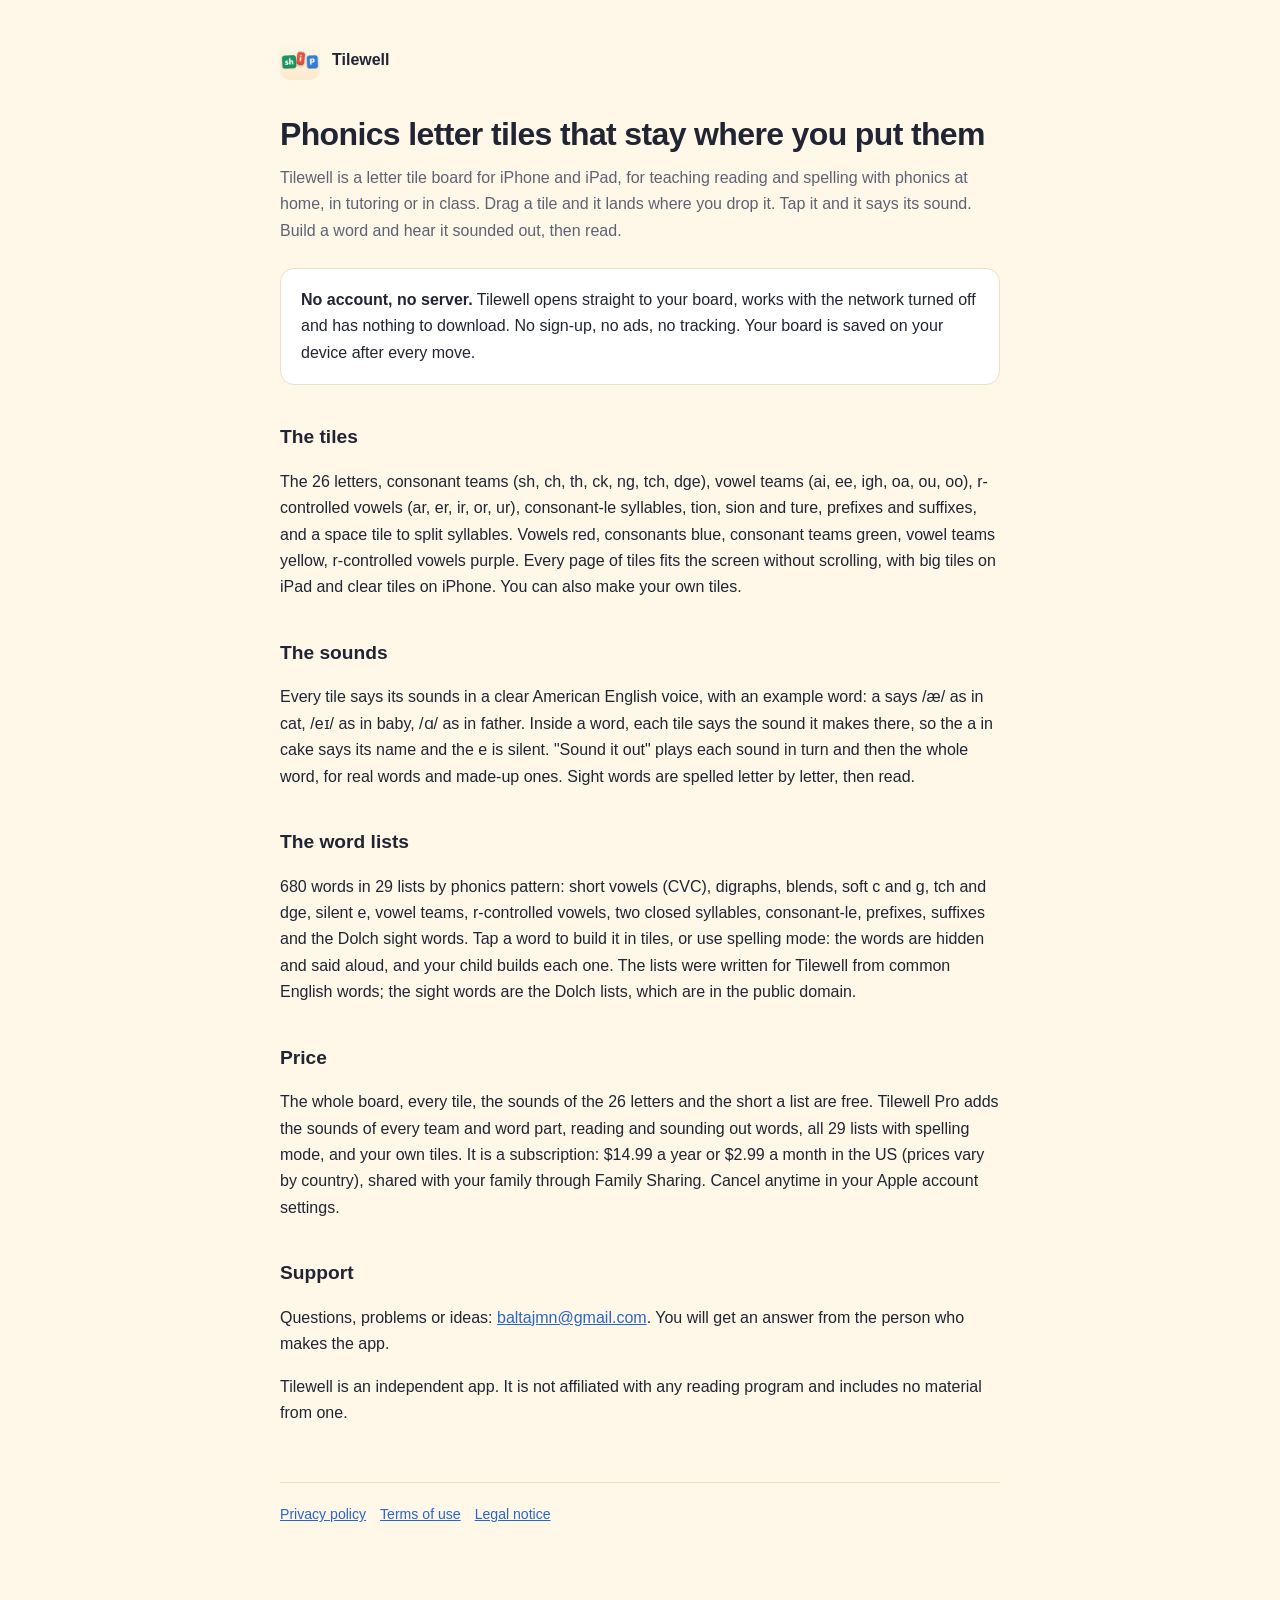
==== index.html @ a6e25dca "Web: landing, privacy and terms Co-Authored-By: Claude Opus 5.5 <noreply@anthropic.com>" ====
<!doctype html>
<html lang="en">
<head>
<meta charset="utf-8">
<meta name="viewport" content="width=device-width, initial-scale=1">
<title>Tilewell: Phonics Letter Tiles for iPhone and iPad</title>
<meta name="description" content="A letter tile board for teaching reading and spelling with phonics: tiles that stay where you drop them, a voice for every sound, 680 words by phonics pattern. For homeschool, tutoring and dyslexia. No account, works offline.">
<link rel="canonical" href="https://tilewell.baltajmn.dev/">
<link rel="icon" href="/tw/icon-64.png" type="image/png">
<link rel="apple-touch-icon" href="/tw/icon-180.png">
<link rel="stylesheet" href="/tw/site.css">
</head>
<body>
<main>
<a class="brand" href="/"><img src="/tw/icon-180.png" alt="">Tilewell</a>
<h1>Phonics letter tiles that stay where you put them</h1>
<p class="lede">Tilewell is a letter tile board for iPhone and iPad, for teaching reading and spelling with phonics at home, in tutoring or in class. Drag a tile and it lands where you drop it. Tap it and it says its sound. Build a word and hear it sounded out, then read.</p>

<div class="box"><p><strong>No account, no server.</strong> Tilewell opens straight to your board, works with the network turned off and has nothing to download. No sign-up, no ads, no tracking. Your board is saved on your device after every move.</p></div>

<h2>The tiles</h2>
<p>The 26 letters, consonant teams (sh, ch, th, ck, ng, tch, dge), vowel teams (ai, ee, igh, oa, ou, oo), r-controlled vowels (ar, er, ir, or, ur), consonant-le syllables, tion, sion and ture, prefixes and suffixes, and a space tile to split syllables. Vowels red, consonants blue, consonant teams green, vowel teams yellow, r-controlled vowels purple. Every page of tiles fits the screen without scrolling, with big tiles on iPad and clear tiles on iPhone. You can also make your own tiles.</p>

<h2>The sounds</h2>
<p>Every tile says its sounds in a clear American English voice, with an example word: a says /æ/ as in cat, /eɪ/ as in baby, /ɑ/ as in father. Inside a word, each tile says the sound it makes there, so the a in cake says its name and the e is silent. "Sound it out" plays each sound in turn and then the whole word, for real words and made-up ones. Sight words are spelled letter by letter, then read.</p>

<h2>The word lists</h2>
<p>680 words in 29 lists by phonics pattern: short vowels (CVC), digraphs, blends, soft c and g, tch and dge, silent e, vowel teams, r-controlled vowels, two closed syllables, consonant-le, prefixes, suffixes and the Dolch sight words. Tap a word to build it in tiles, or use spelling mode: the words are hidden and said aloud, and your child builds each one. The lists were written for Tilewell from common English words; the sight words are the Dolch lists, which are in the public domain.</p>

<h2>Price</h2>
<p>The whole board, every tile, the sounds of the 26 letters and the short a list are free. Tilewell Pro adds the sounds of every team and word part, reading and sounding out words, all 29 lists with spelling mode, and your own tiles. It is a subscription: $14.99 a year or $2.99 a month in the US (prices vary by country), shared with your family through Family Sharing. Cancel anytime in your Apple account settings.</p>

<h2>Support</h2>
<p>Questions, problems or ideas: <a href="mailto:baltajmn@gmail.com?subject=Tilewell">baltajmn@gmail.com</a>. You will get an answer from the person who makes the app.</p>
<p>Tilewell is an independent app. It is not affiliated with any reading program and includes no material from one.</p>

<footer><a href="/privacy/">Privacy policy</a><a href="https://www.apple.com/legal/internet-services/itunes/dev/stdeula/">Terms of use</a><a href="/legal.html">Legal notice</a></footer>
</main>
</body>
</html>
---- tw/site.css ----
:root { --bg: #FFF7E8; --surface: #FFFFFF; --ink: #212433; --muted: #5F6274; --line: #EEDFC4; --accent: #2966CC; }
@media (prefers-color-scheme: dark) {
  :root { --bg: #17181F; --surface: #20222B; --ink: #F1EEE6; --muted: #AFAFBC; --line: #343644; --accent: #7FA8F0; }
}
* { box-sizing: border-box; }
body { margin: 0; padding: 40px 20px 96px; background: var(--bg); color: var(--ink);
  font: 16px/1.65 -apple-system, BlinkMacSystemFont, "Segoe UI", Roboto, Helvetica, Arial, sans-serif; }
main { max-width: 720px; margin: 0 auto; }
h1 { font-size: 2rem; font-weight: 650; letter-spacing: -0.02em; margin: 0 0 4px; }
h2 { font-size: 1.2rem; font-weight: 650; margin: 36px 0 8px; }
.brand { display: flex; align-items: center; gap: 12px; margin: 0 0 28px; text-decoration: none; color: var(--ink); font-weight: 650; }
.brand img { width: 40px; height: 40px; border-radius: 10px; }
.lede { color: var(--muted); margin: 0 0 24px; }
.box { background: var(--surface); border: 1px solid var(--line); border-radius: 14px; padding: 18px 20px; margin: 24px 0; }
.box p { margin: 0; }
table { border-collapse: collapse; width: 100%; font-size: 0.94rem; }
th, td { text-align: left; padding: 10px 12px; border-bottom: 1px solid var(--line); vertical-align: top; }
th { color: var(--muted); font-weight: 600; width: 32%; }
a { color: var(--accent); }
footer { color: var(--muted); font-size: 0.88rem; margin-top: 56px; border-top: 1px solid var(--line); padding-top: 20px; }
footer a { margin-right: 14px; }
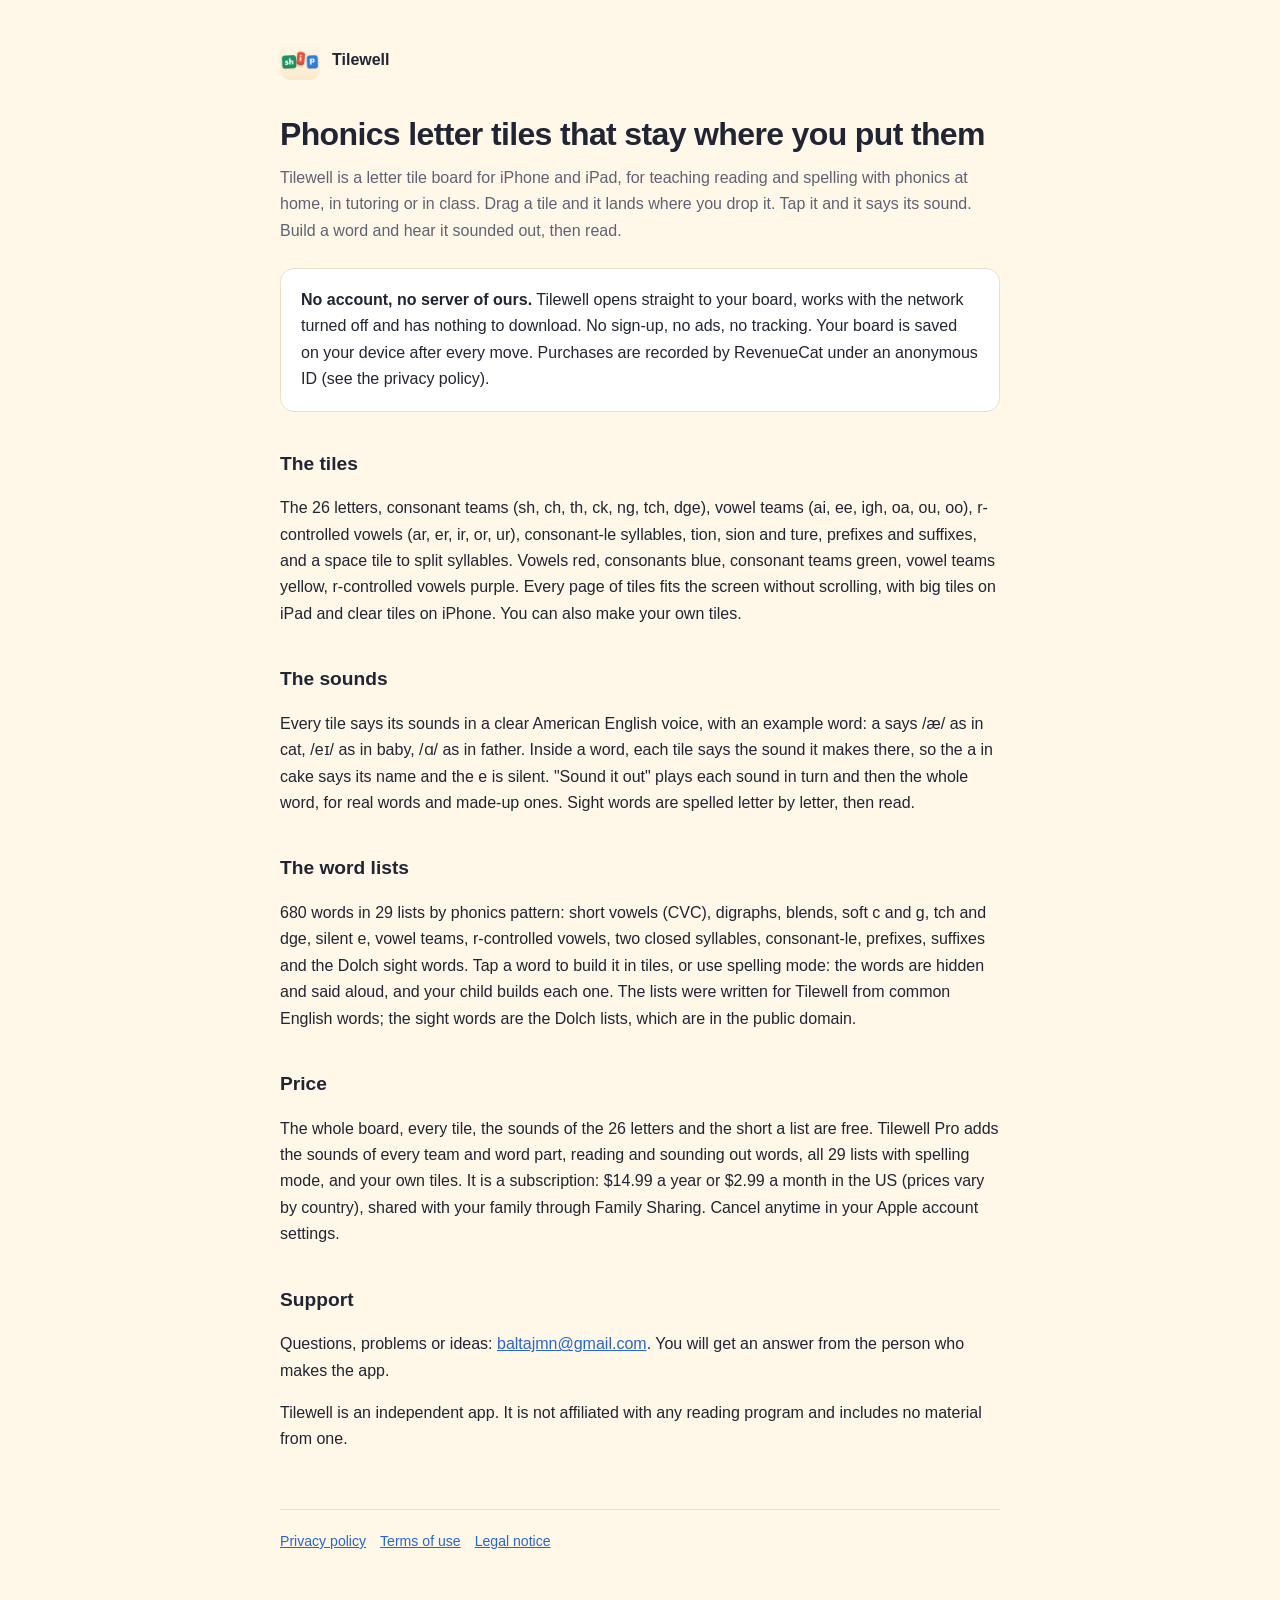
==== commit 1834c86a: "Privacy: RevenueCat records purchases Co-Authored-By: Claude Opus 5.5 <noreply@anthropic.com>" ====
--- a/index.html
+++ b/index.html
@@ -16,7 +16,7 @@
 <h1>Phonics letter tiles that stay where you put them</h1>
 <p class="lede">Tilewell is a letter tile board for iPhone and iPad, for teaching reading and spelling with phonics at home, in tutoring or in class. Drag a tile and it lands where you drop it. Tap it and it says its sound. Build a word and hear it sounded out, then read.</p>
 
-<div class="box"><p><strong>No account, no server.</strong> Tilewell opens straight to your board, works with the network turned off and has nothing to download. No sign-up, no ads, no tracking. Your board is saved on your device after every move.</p></div>
+<div class="box"><p><strong>No account, no server of ours.</strong> Tilewell opens straight to your board, works with the network turned off and has nothing to download. No sign-up, no ads, no tracking. Your board is saved on your device after every move. Purchases are recorded by RevenueCat under an anonymous ID (see the privacy policy).</p></div>
 
 <h2>The tiles</h2>
 <p>The 26 letters, consonant teams (sh, ch, th, ck, ng, tch, dge), vowel teams (ai, ee, igh, oa, ou, oo), r-controlled vowels (ar, er, ir, or, ur), consonant-le syllables, tion, sion and ture, prefixes and suffixes, and a space tile to split syllables. Vowels red, consonants blue, consonant teams green, vowel teams yellow, r-controlled vowels purple. Every page of tiles fits the screen without scrolling, with big tiles on iPad and clear tiles on iPhone. You can also make your own tiles.</p>
